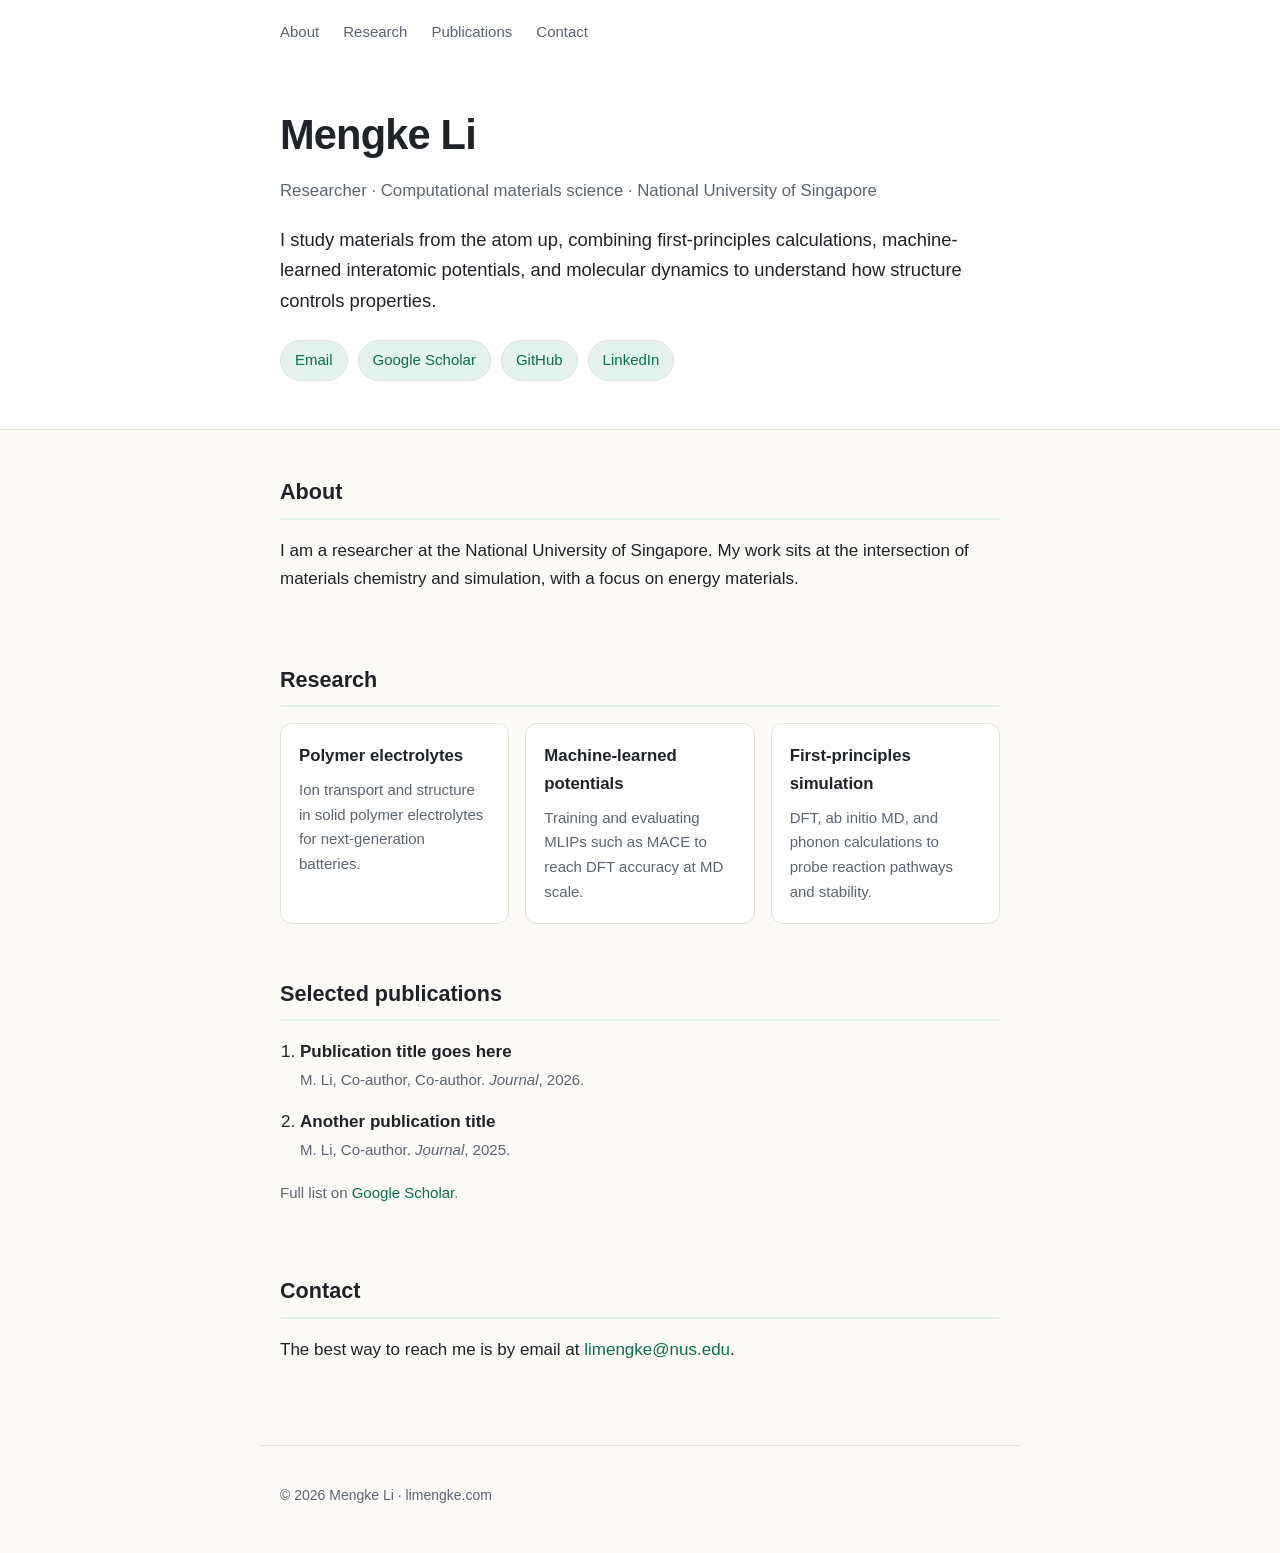
==== index.html @ 951d3222 "Initial personal site" ====
<!DOCTYPE html>
<html lang="en">
<head>
  <meta charset="utf-8">
  <meta name="viewport" content="width=device-width, initial-scale=1">
  <title>Mengke Li</title>
  <meta name="description" content="Mengke Li — researcher at the National University of Singapore working on computational materials science.">
  <link rel="stylesheet" href="style.css">
  <link rel="icon" href="data:image/svg+xml,<svg xmlns='http://www.w3.org/2000/svg' viewBox='0 0 100 100'><text y='.9em' font-size='90'>⚛️</text></svg>">
</head>
<body>
  <header class="hero">
    <nav>
      <a href="#about">About</a>
      <a href="#research">Research</a>
      <a href="#publications">Publications</a>
      <a href="#contact">Contact</a>
    </nav>
    <div class="intro">
      <h1>Mengke Li</h1>
      <p class="tagline">Researcher · Computational materials science · National University of Singapore</p>
      <p class="lede">
        I study materials from the atom up, combining first-principles calculations,
        machine-learned interatomic potentials, and molecular dynamics to understand
        how structure controls properties.
      </p>
      <div class="links">
        <a href="mailto:limengke@nus.edu">Email</a>
        <a href="https://scholar.google.com/" target="_blank" rel="noopener">Google Scholar</a>
        <a href="https://github.com/" target="_blank" rel="noopener">GitHub</a>
        <a href="https://www.linkedin.com/" target="_blank" rel="noopener">LinkedIn</a>
      </div>
    </div>
  </header>

  <main>
    <section id="about">
      <h2>About</h2>
      <p>
        I am a researcher at the National University of Singapore. My work sits at the
        intersection of materials chemistry and simulation, with a focus on energy
        materials. <!-- TODO: replace with 2–3 sentences about yourself -->
      </p>
    </section>

    <section id="research">
      <h2>Research</h2>
      <div class="cards">
        <article class="card">
          <h3>Polymer electrolytes</h3>
          <p>Ion transport and structure in solid polymer electrolytes for next-generation batteries.</p>
        </article>
        <article class="card">
          <h3>Machine-learned potentials</h3>
          <p>Training and evaluating MLIPs such as MACE to reach DFT accuracy at MD scale.</p>
        </article>
        <article class="card">
          <h3>First-principles simulation</h3>
          <p>DFT, ab initio MD, and phonon calculations to probe reaction pathways and stability.</p>
        </article>
      </div>
    </section>

    <section id="publications">
      <h2>Selected publications</h2>
      <ol class="pubs">
        <li>
          <span class="pub-title">Publication title goes here</span><br>
          <span class="pub-meta">M. Li, Co-author, Co-author. <em>Journal</em>, 2026.</span>
          <!-- TODO: add DOI link -->
        </li>
        <li>
          <span class="pub-title">Another publication title</span><br>
          <span class="pub-meta">M. Li, Co-author. <em>Journal</em>, 2025.</span>
        </li>
      </ol>
      <p class="muted">Full list on <a href="https://scholar.google.com/" target="_blank" rel="noopener">Google Scholar</a>.</p>
    </section>

    <section id="contact">
      <h2>Contact</h2>
      <p>
        The best way to reach me is by email at
        <a href="mailto:limengke@nus.edu">limengke@nus.edu</a>.
      </p>
    </section>
  </main>

  <footer>
    <p>© <span id="year"></span> Mengke Li · limengke.com</p>
  </footer>

  <script>document.getElementById('year').textContent = new Date().getFullYear();</script>
</body>
</html>
---- style.css ----
:root {
  --bg: #fbfaf7;
  --surface: #ffffff;
  --text: #1f2328;
  --muted: #5c6470;
  --accent: #0b6e4f;
  --accent-soft: #e3f2ec;
  --border: #e6e2da;
  --max: 760px;
}
@media (prefers-color-scheme: dark) {
  :root {
    --bg: #111417;
    --surface: #181c21;
    --text: #e8e6e1;
    --muted: #9aa3ad;
    --accent: #5fd3a6;
    --accent-soft: #1b2b26;
    --border: #2a3038;
  }
}
* { box-sizing: border-box; }
html { scroll-behavior: smooth; }
body {
  margin: 0;
  font-family: -apple-system, BlinkMacSystemFont, "Segoe UI", Roboto, "Helvetica Neue", Arial, sans-serif;
  font-size: 17px;
  line-height: 1.65;
  color: var(--text);
  background: var(--bg);
}
a { color: var(--accent); text-decoration: none; }
a:hover { text-decoration: underline; }

.hero {
  border-bottom: 1px solid var(--border);
  background: var(--surface);
}
nav, .intro, main, footer {
  max-width: var(--max);
  margin: 0 auto;
  padding: 0 20px;
}
nav {
  display: flex;
  gap: 24px;
  padding-top: 20px;
  font-size: 15px;
}
nav a { color: var(--muted); }
nav a:hover { color: var(--accent); }
.intro { padding: 56px 20px 48px; }
h1 { font-size: 2.6rem; margin: 0 0 8px; letter-spacing: -0.02em; }
.tagline { color: var(--muted); margin: 0 0 20px; font-size: 1.05rem; }
.lede { font-size: 1.15rem; margin: 0 0 24px; }
.links { display: flex; flex-wrap: wrap; gap: 10px; }
.links a {
  padding: 7px 14px;
  border: 1px solid var(--border);
  border-radius: 999px;
  background: var(--accent-soft);
  font-size: 15px;
}
.links a:hover { text-decoration: none; border-color: var(--accent); }

section { padding: 44px 0 8px; }
h2 {
  font-size: 1.35rem;
  margin: 0 0 16px;
  padding-bottom: 8px;
  border-bottom: 2px solid var(--accent-soft);
}
.cards { display: grid; gap: 16px; grid-template-columns: repeat(auto-fit, minmax(210px, 1fr)); }
.card {
  background: var(--surface);
  border: 1px solid var(--border);
  border-radius: 12px;
  padding: 18px;
}
.card h3 { margin: 0 0 8px; font-size: 1.05rem; }
.card p { margin: 0; color: var(--muted); font-size: 15px; }

.pubs { padding-left: 20px; }
.pubs li { margin-bottom: 14px; }
.pub-title { font-weight: 600; }
.pub-meta { color: var(--muted); font-size: 15px; }
.muted { color: var(--muted); font-size: 15px; }

footer {
  margin-top: 56px;
  padding-top: 24px;
  padding-bottom: 32px;
  border-top: 1px solid var(--border);
  color: var(--muted);
  font-size: 14px;
}
@media (max-width: 480px) {
  h1 { font-size: 2rem; }
  .intro { padding: 40px 20px 36px; }
}
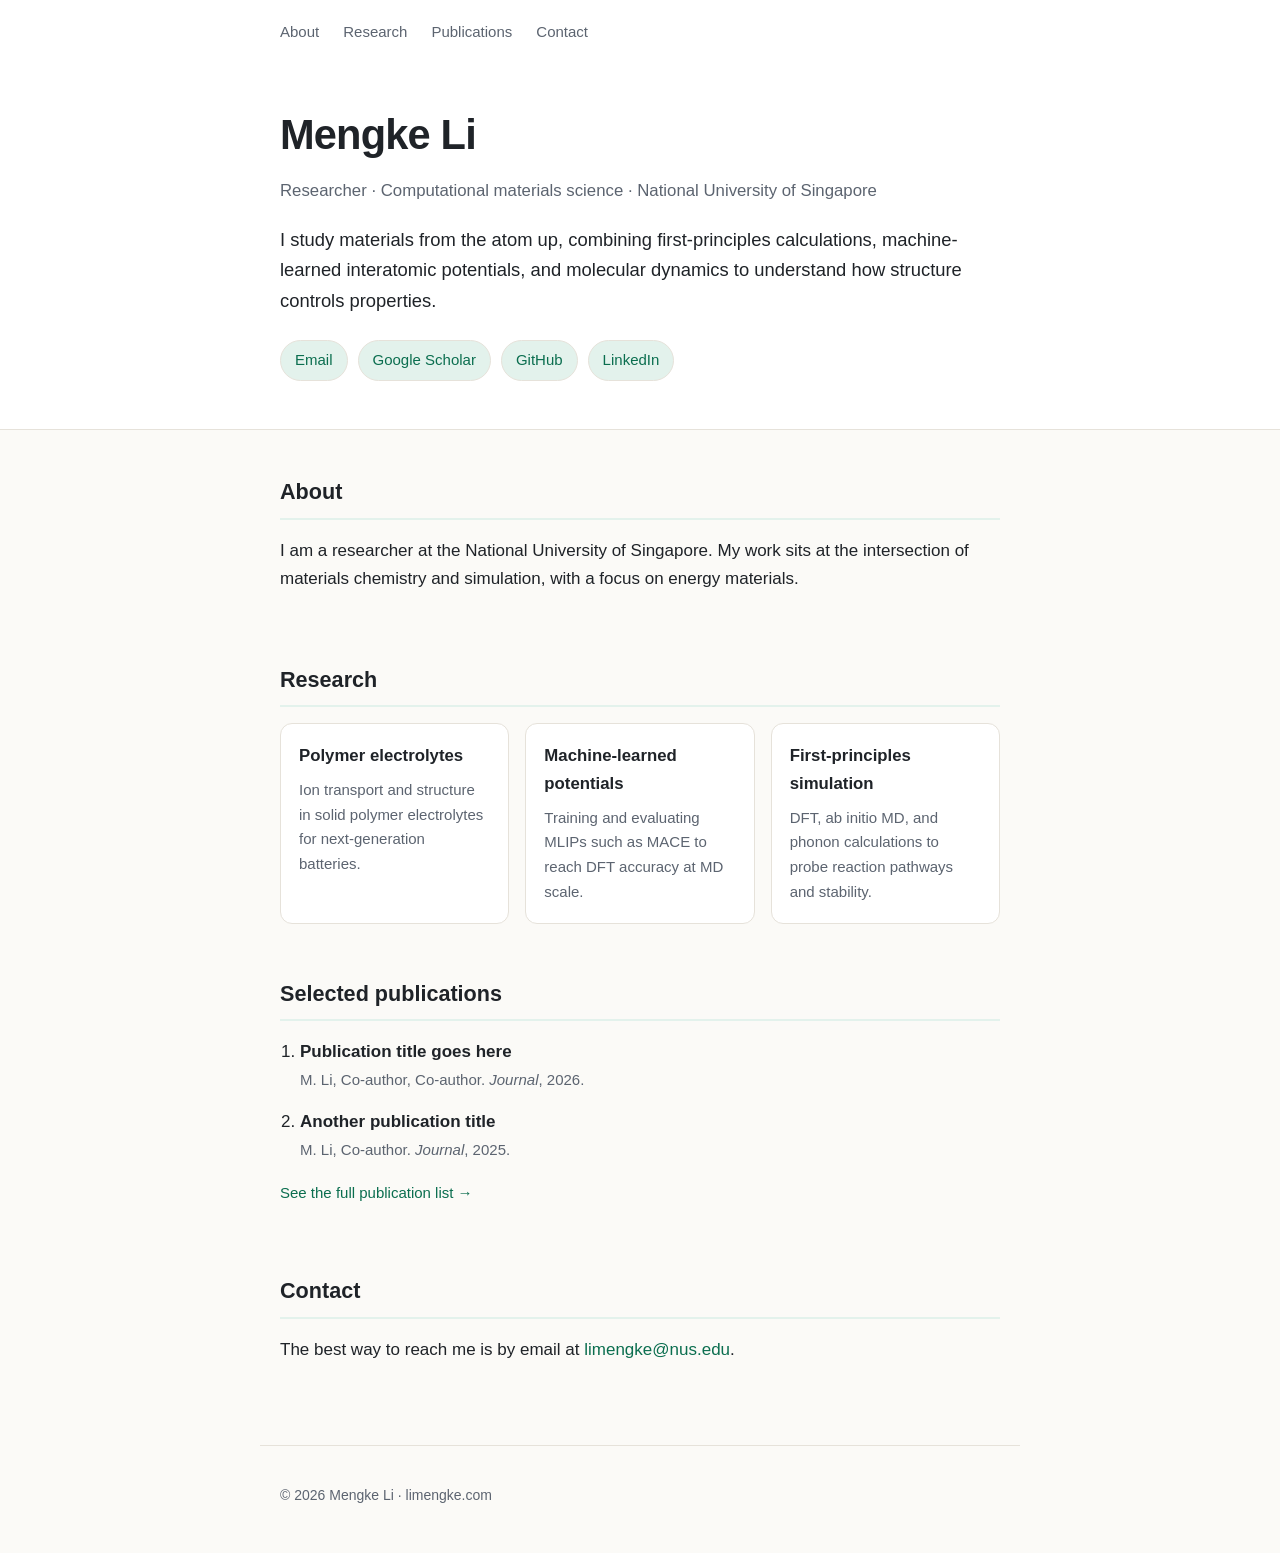
==== commit 1c9f8b17: "Add publications subpage" ====
--- a/index.html
+++ b/index.html
@@ -13,7 +13,7 @@
     <nav>
       <a href="#about">About</a>
       <a href="#research">Research</a>
-      <a href="#publications">Publications</a>
+      <a href="publications.html">Publications</a>
       <a href="#contact">Contact</a>
     </nav>
     <div class="intro">
@@ -74,7 +74,7 @@
           <span class="pub-meta">M. Li, Co-author. <em>Journal</em>, 2025.</span>
         </li>
       </ol>
-      <p class="muted">Full list on <a href="https://scholar.google.com/" target="_blank" rel="noopener">Google Scholar</a>.</p>
+      <p class="muted"><a href="publications.html">See the full publication list →</a></p>
     </section>
 
     <section id="contact">
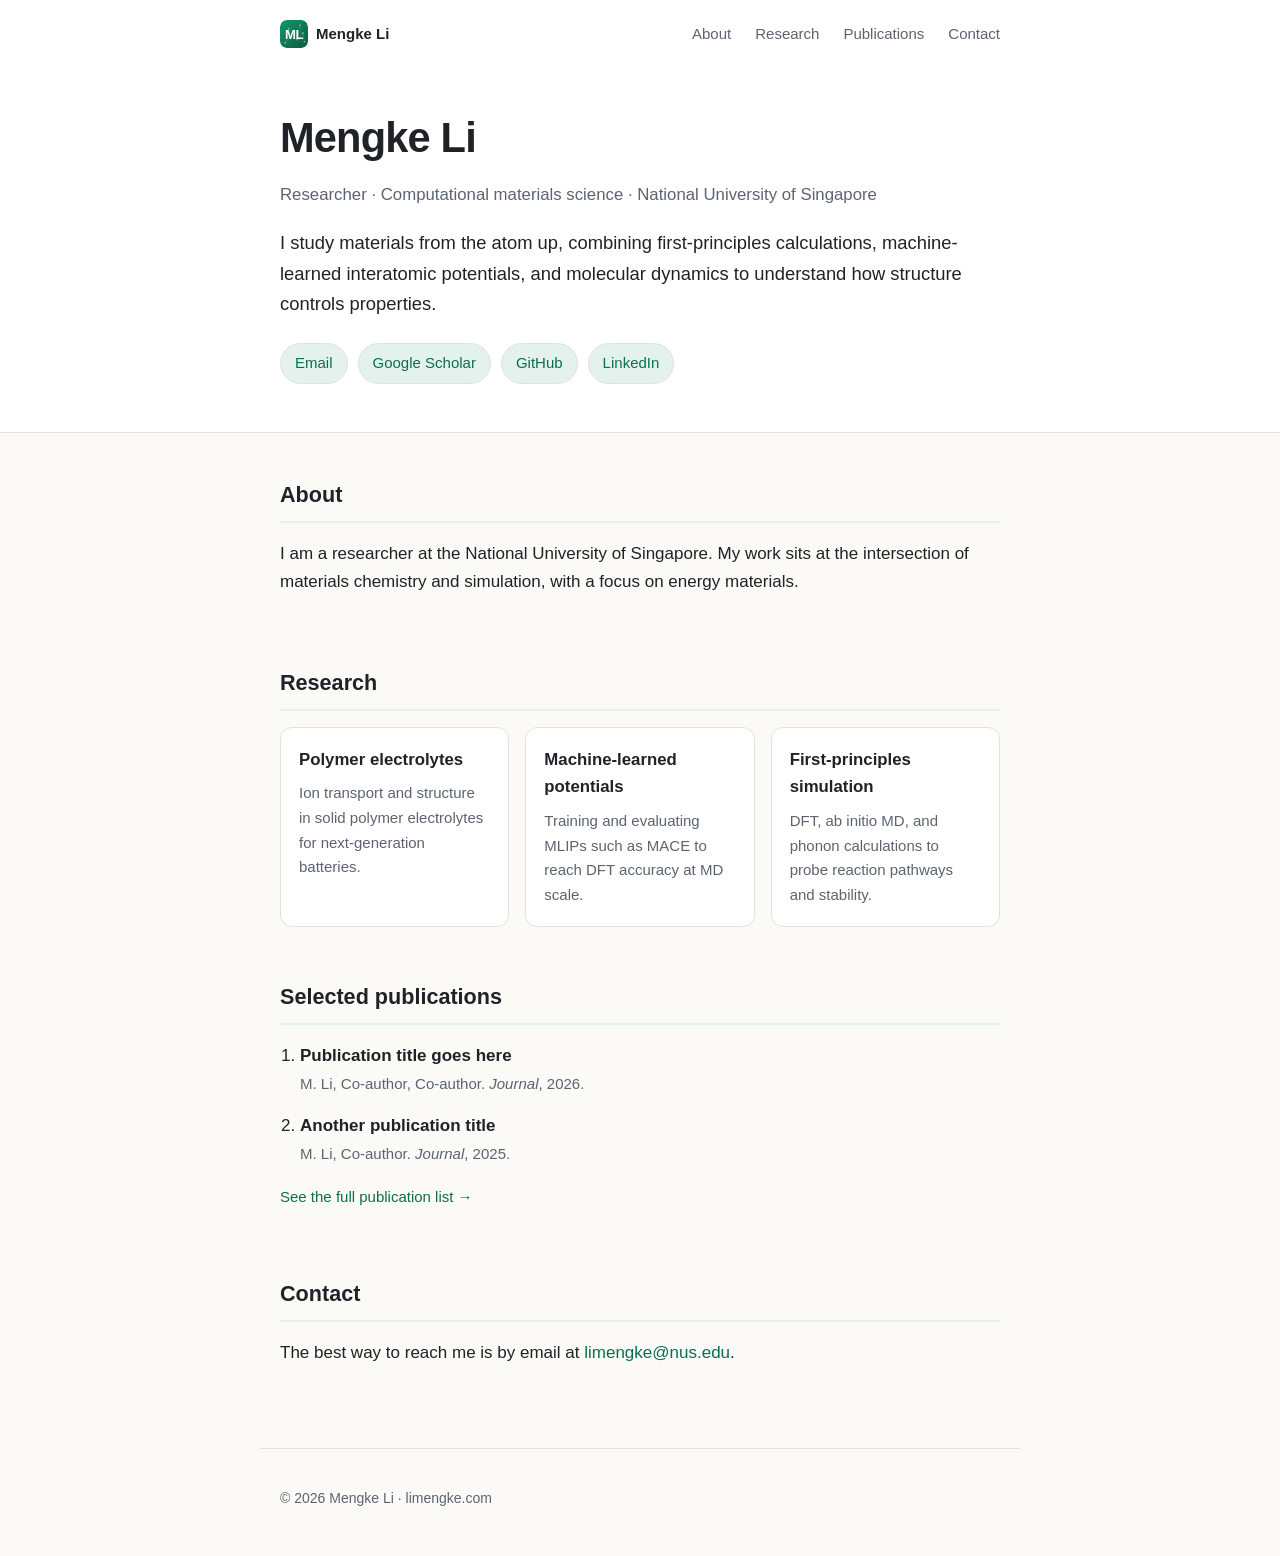
==== commit b42d05c7: "Add ML monogram favicon and nav brand mark" ====
--- a/index.html
+++ b/index.html
@@ -6,11 +6,12 @@
   <title>Mengke Li</title>
   <meta name="description" content="Mengke Li — researcher at the National University of Singapore working on computational materials science.">
   <link rel="stylesheet" href="style.css">
-  <link rel="icon" href="data:image/svg+xml,<svg xmlns='http://www.w3.org/2000/svg' viewBox='0 0 100 100'><text y='.9em' font-size='90'>⚛️</text></svg>">
+  <link rel="icon" type="image/svg+xml" href="favicon.svg">
 </head>
 <body>
   <header class="hero">
     <nav>
+      <a class="brand" href="index.html" aria-label="Home"><img src="favicon.svg" alt="" width="28" height="28">Mengke Li</a>
       <a href="#about">About</a>
       <a href="#research">Research</a>
       <a href="publications.html">Publications</a>
--- a/style.css
+++ b/style.css
@@ -98,3 +98,8 @@
   h1 { font-size: 2rem; }
   .intro { padding: 40px 20px 36px; }
 }
+
+/* nav brand mark */
+nav { align-items: center; }
+.brand { display: inline-flex; align-items: center; gap: 8px; font-weight: 600; color: var(--text) !important; margin-right: auto; }
+.brand img { border-radius: 7px; }
